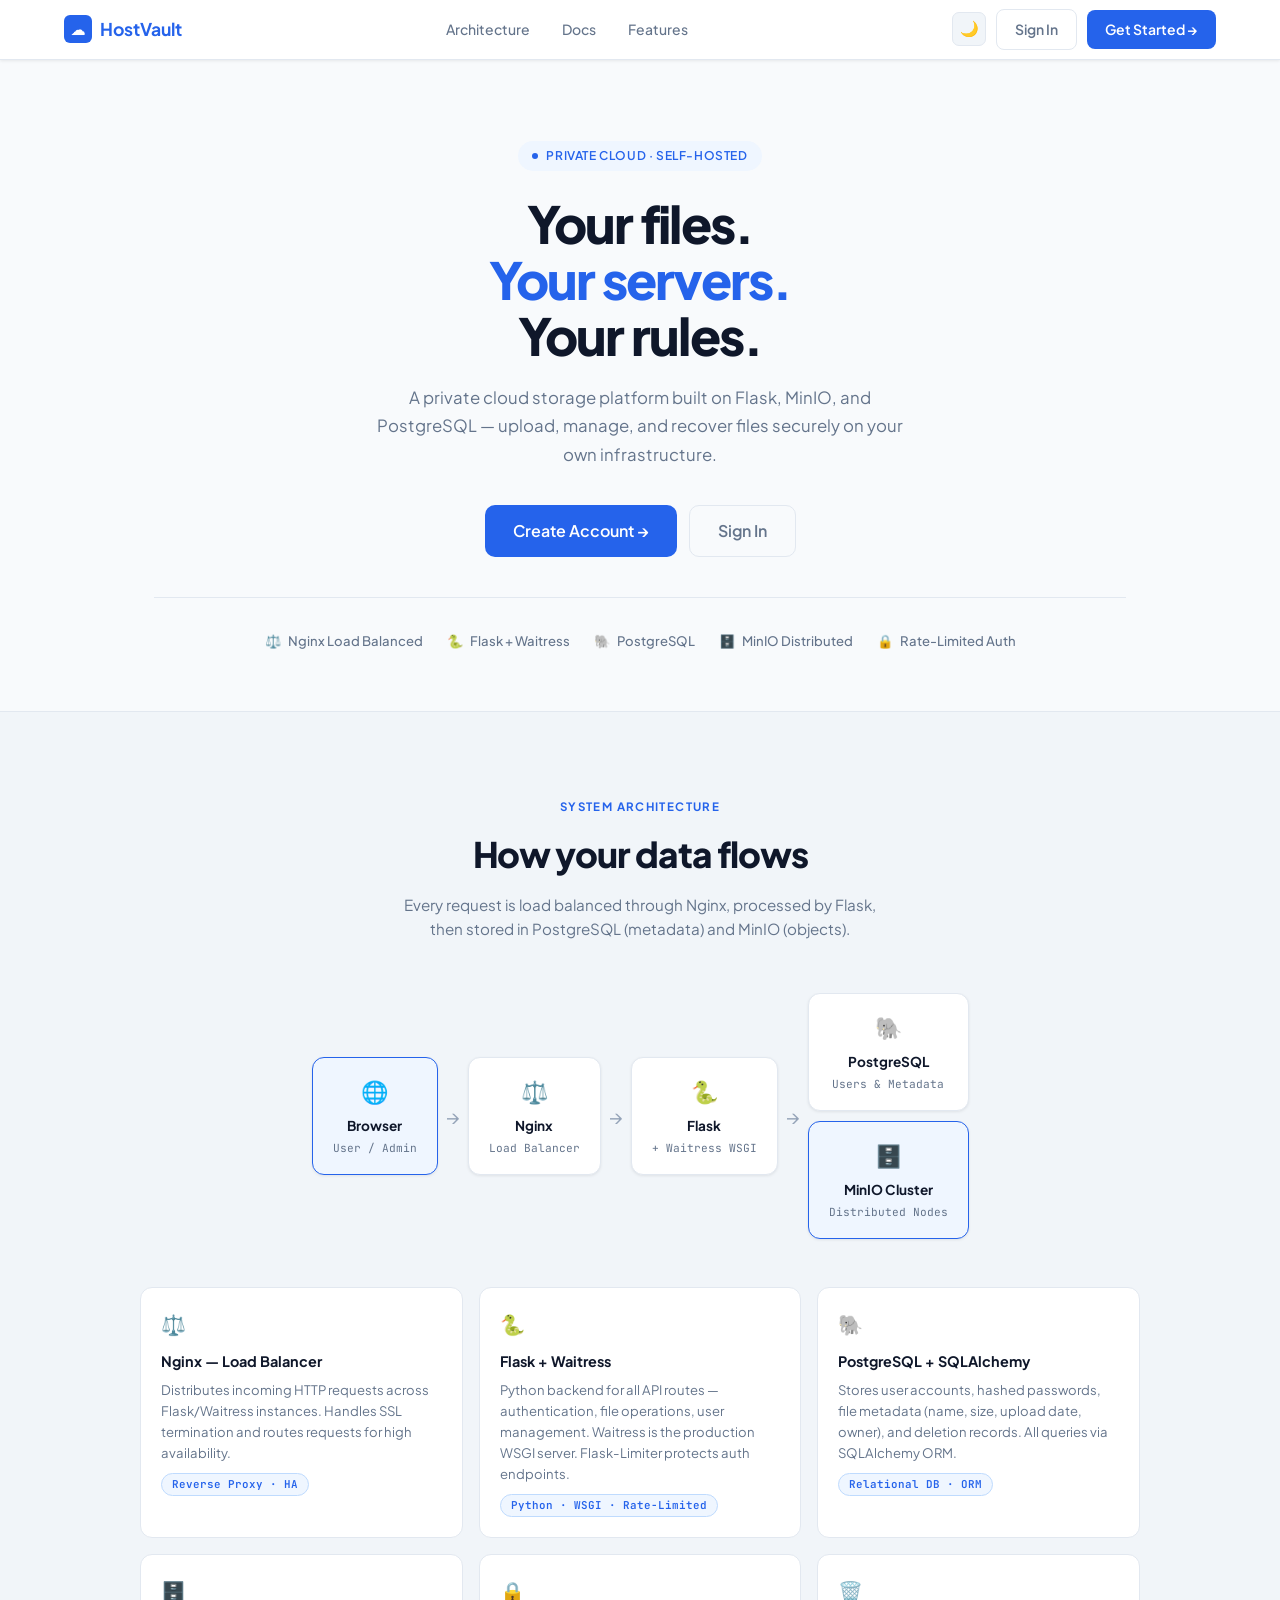
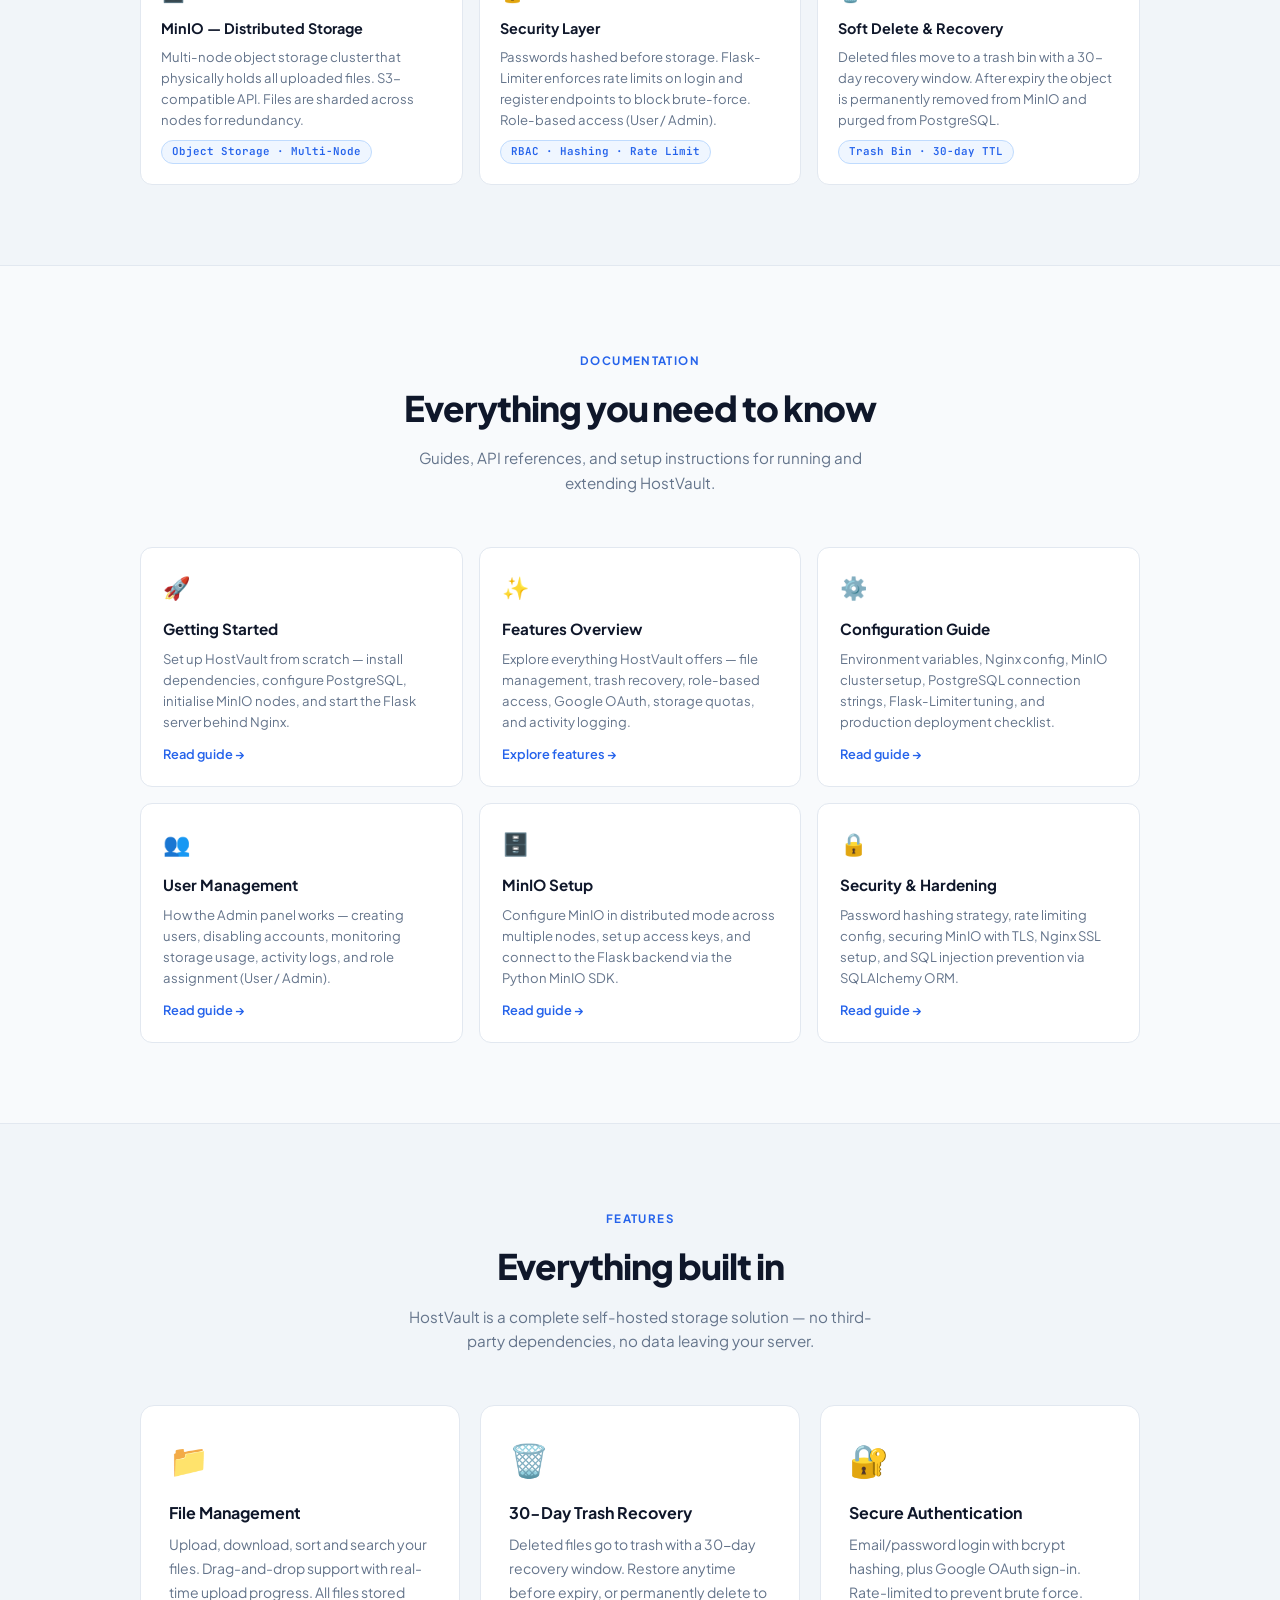
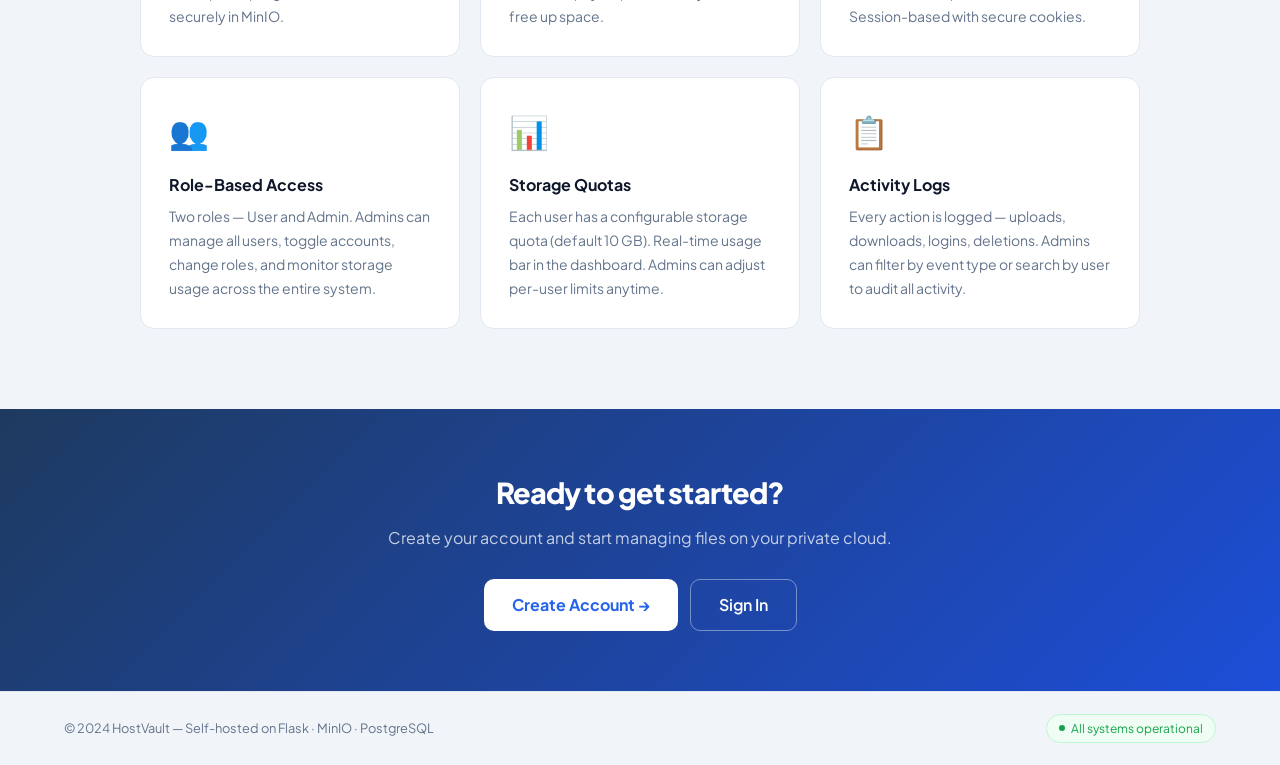
==== frontend/index.html @ 85999c33 "initial commit" ====
<!DOCTYPE html>
<html lang="en">
<head>
<meta charset="UTF-8">
<meta name="viewport" content="width=device-width, initial-scale=1.0">
<title>HostVault — Private Cloud Storage</title>
<link rel="preconnect" href="https://fonts.googleapis.com">
<link href="https://fonts.googleapis.com/css2?family=Plus+Jakarta+Sans:wght@300;400;500;600;700;800&family=JetBrains+Mono:wght@400;500&display=swap" rel="stylesheet">
<style>
:root {
  --bg:#f8fafc;--bg2:#f1f5f9;--surface:#ffffff;--border:#e2e8f0;--border2:#cbd5e1;
  --text:#0f172a;--muted:#64748b;--muted2:#94a3b8;--blue:#2563eb;--blue-light:#eff6ff;
  --blue-mid:#bfdbfe;--green:#16a34a;--shadow:0 1px 3px rgba(0,0,0,0.08);
  --shadow-lg:0 10px 15px rgba(0,0,0,0.08);
}
[data-theme="dark"]{
  --bg:#0b1120;--bg2:#111827;--surface:#1e293b;--border:#334155;--border2:#475569;
  --text:#f1f5f9;--muted:#94a3b8;--muted2:#64748b;--blue-light:#1e3a5f;--blue-mid:#1e40af;
}
*,*::before,*::after{box-sizing:border-box;margin:0;padding:0}
html{scroll-behavior:smooth}
body{font-family:'Plus Jakarta Sans',sans-serif;background:var(--bg);color:var(--text);line-height:1.6;transition:background .3s,color .3s}
nav{position:sticky;top:0;z-index:50;background:var(--surface);border-bottom:1px solid var(--border);padding:0 5%;height:60px;display:flex;align-items:center;justify-content:space-between;box-shadow:var(--shadow)}
.logo{display:flex;align-items:center;gap:8px;font-weight:700;font-size:1.1rem;color:var(--blue);text-decoration:none}
.logo-mark{width:28px;height:28px;background:var(--blue);border-radius:6px;display:flex;align-items:center;justify-content:center;color:#fff;font-size:14px}
.nav-links{display:flex;gap:4px}
.nav-links a{padding:6px 14px;border-radius:6px;font-size:.875rem;color:var(--muted);text-decoration:none;transition:all .15s;font-weight:500}
.nav-links a:hover{color:var(--text);background:var(--bg2)}
.nav-right{display:flex;align-items:center;gap:10px}
.btn{display:inline-flex;align-items:center;gap:7px;padding:8px 18px;border-radius:8px;font-size:.875rem;font-weight:600;font-family:'Plus Jakarta Sans',sans-serif;cursor:pointer;border:none;text-decoration:none;transition:all .15s}
.btn-ghost{background:transparent;color:var(--muted);border:1px solid var(--border)}
.btn-ghost:hover{color:var(--text);border-color:var(--border2);background:var(--bg2)}
.btn-primary{background:var(--blue);color:#fff}
.btn-primary:hover{background:#1d4ed8;box-shadow:0 4px 12px rgba(37,99,235,.3)}
.btn-lg{padding:12px 28px;font-size:1rem;border-radius:10px}
.theme-btn{width:34px;height:34px;border-radius:7px;border:1px solid var(--border);background:var(--bg2);cursor:pointer;display:flex;align-items:center;justify-content:center;font-size:15px}
/* HERO */
.hero{padding:80px 5% 60px;max-width:1100px;margin:0 auto;text-align:center}
.hero-badge{display:inline-flex;align-items:center;gap:8px;padding:5px 14px;border-radius:100px;background:var(--blue-light);color:var(--blue);font-size:.75rem;font-weight:600;letter-spacing:.05em;text-transform:uppercase;margin-bottom:24px}
.hero-badge::before{content:'';width:6px;height:6px;background:var(--blue);border-radius:50%;animation:blink 1.5s ease-in-out infinite}
@keyframes blink{0%,100%{opacity:1}50%{opacity:.3}}
h1{font-size:clamp(2.2rem,4vw,3.4rem);font-weight:800;letter-spacing:-.035em;line-height:1.1;margin-bottom:20px}
h1 em{font-style:normal;color:var(--blue)}
.hero-sub{font-size:1.05rem;color:var(--muted);max-width:560px;margin:0 auto 36px;line-height:1.7}
.hero-actions{display:flex;gap:12px;justify-content:center;flex-wrap:wrap}
.hero-trust{display:flex;gap:24px;justify-content:center;flex-wrap:wrap;margin-top:40px;padding-top:32px;border-top:1px solid var(--border)}
.trust-chip{display:flex;align-items:center;gap:7px;font-size:.82rem;color:var(--muted);font-weight:500}
/* SECTION */
.section{padding:80px 5%}
.section-inner{max-width:1000px;margin:0 auto}
.section-header{text-align:center;margin-bottom:52px}
.section-tag{display:inline-block;font-size:.72rem;font-weight:700;text-transform:uppercase;letter-spacing:.12em;color:var(--blue);margin-bottom:10px}
.section-title{font-size:clamp(1.6rem,3vw,2.2rem);font-weight:800;letter-spacing:-.03em;margin-bottom:10px}
.section-sub{font-size:.95rem;color:var(--muted);max-width:480px;margin:0 auto}
/* ARCH */
.arch-section{background:var(--bg2);border-top:1px solid var(--border);border-bottom:1px solid var(--border)}
.arch-flow-wrap{overflow-x:auto;padding-bottom:8px}
.arch-flow{display:flex;align-items:center;justify-content:center;gap:0;min-width:620px}
.arch-box{background:var(--surface);border:1px solid var(--border);border-radius:12px;padding:16px 20px;text-align:center;box-shadow:var(--shadow);min-width:110px;transition:box-shadow .2s,transform .2s}
.arch-box:hover{box-shadow:var(--shadow-lg);transform:translateY(-2px)}
.arch-box.hl{border-color:var(--blue);background:var(--blue-light)}
.arch-box-icon{font-size:22px;margin-bottom:6px}
.arch-box-title{font-size:.85rem;font-weight:700;color:var(--text)}
.arch-box-sub{font-size:.7rem;color:var(--muted);margin-top:3px;font-family:'JetBrains Mono',monospace}
.arch-arrow{padding:0 8px;color:var(--muted2);font-size:1.2rem;flex-shrink:0}
.arch-storage{display:flex;flex-direction:column;gap:10px}
.arch-details{display:grid;grid-template-columns:repeat(3,1fr);gap:16px;margin-top:40px}
.arch-dc{background:var(--surface);border:1px solid var(--border);border-radius:12px;padding:20px}
.arch-dc-icon{font-size:20px;margin-bottom:10px}
.arch-dc-title{font-size:.9rem;font-weight:700;color:var(--text);margin-bottom:6px}
.arch-dc-desc{font-size:.82rem;color:var(--muted);line-height:1.6}
.arch-dc-tag{display:inline-block;margin-top:10px;padding:2px 10px;border-radius:100px;font-size:.68rem;font-weight:600;background:var(--blue-light);color:var(--blue);border:1px solid var(--blue-mid);font-family:'JetBrains Mono',monospace}
/* DOCS */
.docs-grid{display:grid;grid-template-columns:repeat(3,1fr);gap:16px}
.doc-card{background:var(--surface);border:1px solid var(--border);border-radius:12px;padding:22px;text-decoration:none;transition:all .2s;display:flex;flex-direction:column}
.doc-card:hover{box-shadow:var(--shadow-lg);transform:translateY(-2px);border-color:var(--blue-mid)}
.doc-icon{font-size:22px;margin-bottom:12px}
.doc-title{font-size:.95rem;font-weight:700;color:var(--text);margin-bottom:6px}
.doc-desc{font-size:.82rem;color:var(--muted);line-height:1.6;flex:1}
.doc-link{font-size:.8rem;color:var(--blue);font-weight:600;margin-top:12px}
/* API */
.api-block{background:#0d1b2e;border:1px solid #334155;border-radius:12px;overflow:hidden;margin-top:32px}
.api-bar{background:rgba(255,255,255,.04);padding:10px 16px;border-bottom:1px solid #334155;display:flex;align-items:center;gap:8px}
.api-dot{width:9px;height:9px;border-radius:50%}
.api-tab{font-size:.72rem;color:#64748b;background:rgba(255,255,255,.04);padding:3px 12px;border-radius:5px;border:1px solid #334155;font-family:'JetBrains Mono',monospace}
.api-body{padding:20px 24px;font-family:'JetBrains Mono',monospace;font-size:.78rem;line-height:2}
.cc{color:#475569}.cm{color:#34d399;font-weight:600}.cp{color:#93c5fd}.ck{color:#c084fc}.cs{color:#86efac}.cq{color:#64748b}
/* CTA */
.cta-bar{padding:60px 5%;text-align:center;background:linear-gradient(135deg,#1e3a5f,#1d4ed8)}
.cta-bar h2{font-size:1.8rem;font-weight:800;color:#fff;letter-spacing:-.03em;margin-bottom:10px}
.cta-bar p{color:rgba(255,255,255,.75);margin-bottom:28px}
.btn-white{background:#fff;color:var(--blue);font-weight:700}
.btn-white:hover{background:#f0f9ff;box-shadow:0 4px 14px rgba(0,0,0,.2)}
.btn-ow{background:transparent;color:#fff;border:1px solid rgba(255,255,255,.4)}
.btn-ow:hover{background:rgba(255,255,255,.1)}
footer{background:var(--bg2);border-top:1px solid var(--border);padding:22px 5%;display:flex;justify-content:space-between;align-items:center;flex-wrap:wrap;gap:10px}
footer p{font-size:.8rem;color:var(--muted)}
.status-pill{display:flex;align-items:center;gap:6px;font-size:.75rem;color:var(--green);background:#f0fdf4;border:1px solid #bbf7d0;padding:4px 12px;border-radius:100px}
.sd{width:6px;height:6px;border-radius:50%;background:var(--green);animation:blink 2s ease-in-out infinite}
@media(max-width:768px){.nav-links{display:none}.arch-details{grid-template-columns:1fr}.docs-grid{grid-template-columns:1fr 1fr}}
@media(max-width:500px){.docs-grid{grid-template-columns:1fr}}
</style>
</head>
<body>
<nav>
  <a href="index.html" class="logo"><div class="logo-mark">☁</div>HostVault</a>
  <div class="nav-links">
    <a href="#architecture">Architecture</a>
    <a href="#docs">Docs</a>
    <a href="#features">Features</a>
  </div>
  <div class="nav-right">
    <button class="theme-btn" onclick="toggleTheme()">🌙</button>
    <a href="login.html" class="btn btn-ghost">Sign In</a>
    <a href="register.html" class="btn btn-primary">Get Started →</a>
  </div>
</nav>

<section class="hero">
  <div class="hero-badge">Private Cloud · Self-Hosted</div>
  <h1>Your files.<br><em>Your servers.</em><br>Your rules.</h1>
  <p class="hero-sub">A private cloud storage platform built on Flask, MinIO, and PostgreSQL — upload, manage, and recover files securely on your own infrastructure.</p>
  <div class="hero-actions">
    <a href="register.html" class="btn btn-primary btn-lg">Create Account →</a>
    <a href="login.html" class="btn btn-ghost btn-lg">Sign In</a>
  </div>
  <div class="hero-trust">
    <div class="trust-chip"><span>⚖️</span> Nginx Load Balanced</div>
    <div class="trust-chip"><span>🐍</span> Flask + Waitress</div>
    <div class="trust-chip"><span>🐘</span> PostgreSQL</div>
    <div class="trust-chip"><span>🗄️</span> MinIO Distributed</div>
    <div class="trust-chip"><span>🔒</span> Rate-Limited Auth</div>
  </div>
</section>

<section class="section arch-section" id="architecture">
  <div class="section-inner">
    <div class="section-header">
      <div class="section-tag">System Architecture</div>
      <h2 class="section-title">How your data flows</h2>
      <p class="section-sub">Every request is load balanced through Nginx, processed by Flask, then stored in PostgreSQL (metadata) and MinIO (objects).</p>
    </div>
    <div class="arch-flow-wrap">
      <div class="arch-flow">
        <div class="arch-box hl">
          <div class="arch-box-icon">🌐</div>
          <div class="arch-box-title">Browser</div>
          <div class="arch-box-sub">User / Admin</div>
        </div>
        <div class="arch-arrow">→</div>
        <div class="arch-box">
          <div class="arch-box-icon">⚖️</div>
          <div class="arch-box-title">Nginx</div>
          <div class="arch-box-sub">Load Balancer</div>
        </div>
        <div class="arch-arrow">→</div>
        <div class="arch-box">
          <div class="arch-box-icon">🐍</div>
          <div class="arch-box-title">Flask</div>
          <div class="arch-box-sub">+ Waitress WSGI</div>
        </div>
        <div class="arch-arrow">→</div>
        <div class="arch-storage">
          <div class="arch-box">
            <div class="arch-box-icon">🐘</div>
            <div class="arch-box-title">PostgreSQL</div>
            <div class="arch-box-sub">Users & Metadata</div>
          </div>
          <div class="arch-box hl">
            <div class="arch-box-icon">🗄️</div>
            <div class="arch-box-title">MinIO Cluster</div>
            <div class="arch-box-sub">Distributed Nodes</div>
          </div>
        </div>
      </div>
    </div>
    <div class="arch-details">
      <div class="arch-dc"><div class="arch-dc-icon">⚖️</div><div class="arch-dc-title">Nginx — Load Balancer</div><p class="arch-dc-desc">Distributes incoming HTTP requests across Flask/Waitress instances. Handles SSL termination and routes requests for high availability.</p><div class="arch-dc-tag">Reverse Proxy · HA</div></div>
      <div class="arch-dc"><div class="arch-dc-icon">🐍</div><div class="arch-dc-title">Flask + Waitress</div><p class="arch-dc-desc">Python backend for all API routes — authentication, file operations, user management. Waitress is the production WSGI server. Flask-Limiter protects auth endpoints.</p><div class="arch-dc-tag">Python · WSGI · Rate-Limited</div></div>
      <div class="arch-dc"><div class="arch-dc-icon">🐘</div><div class="arch-dc-title">PostgreSQL + SQLAlchemy</div><p class="arch-dc-desc">Stores user accounts, hashed passwords, file metadata (name, size, upload date, owner), and deletion records. All queries via SQLAlchemy ORM.</p><div class="arch-dc-tag">Relational DB · ORM</div></div>
      <div class="arch-dc"><div class="arch-dc-icon">🗄️</div><div class="arch-dc-title">MinIO — Distributed Storage</div><p class="arch-dc-desc">Multi-node object storage cluster that physically holds all uploaded files. S3-compatible API. Files are sharded across nodes for redundancy.</p><div class="arch-dc-tag">Object Storage · Multi-Node</div></div>
      <div class="arch-dc"><div class="arch-dc-icon">🔒</div><div class="arch-dc-title">Security Layer</div><p class="arch-dc-desc">Passwords hashed before storage. Flask-Limiter enforces rate limits on login and register endpoints to block brute-force. Role-based access (User / Admin).</p><div class="arch-dc-tag">RBAC · Hashing · Rate Limit</div></div>
      <div class="arch-dc"><div class="arch-dc-icon">🗑️</div><div class="arch-dc-title">Soft Delete & Recovery</div><p class="arch-dc-desc">Deleted files move to a trash bin with a 30-day recovery window. After expiry the object is permanently removed from MinIO and purged from PostgreSQL.</p><div class="arch-dc-tag">Trash Bin · 30-day TTL</div></div>
    </div>
  </div>
</section>

<section class="section" id="docs">
  <div class="section-inner">
    <div class="section-header">
      <div class="section-tag">Documentation</div>
      <h2 class="section-title">Everything you need to know</h2>
      <p class="section-sub">Guides, API references, and setup instructions for running and extending HostVault.</p>
    </div>
    <div class="docs-grid">
      <a href="#" class="doc-card"><div class="doc-icon">🚀</div><div class="doc-title">Getting Started</div><p class="doc-desc">Set up HostVault from scratch — install dependencies, configure PostgreSQL, initialise MinIO nodes, and start the Flask server behind Nginx.</p><div class="doc-link">Read guide →</div></a>
      <a href="#features" class="doc-card"><div class="doc-icon">✨</div><div class="doc-title">Features Overview</div><p class="doc-desc">Explore everything HostVault offers — file management, trash recovery, role-based access, Google OAuth, storage quotas, and activity logging.</p><div class="doc-link">Explore features →</div></a>
      <a href="#" class="doc-card"><div class="doc-icon">⚙️</div><div class="doc-title">Configuration Guide</div><p class="doc-desc">Environment variables, Nginx config, MinIO cluster setup, PostgreSQL connection strings, Flask-Limiter tuning, and production deployment checklist.</p><div class="doc-link">Read guide →</div></a>
      <a href="#" class="doc-card"><div class="doc-icon">👥</div><div class="doc-title">User Management</div><p class="doc-desc">How the Admin panel works — creating users, disabling accounts, monitoring storage usage, activity logs, and role assignment (User / Admin).</p><div class="doc-link">Read guide →</div></a>
      <a href="#" class="doc-card"><div class="doc-icon">🗄️</div><div class="doc-title">MinIO Setup</div><p class="doc-desc">Configure MinIO in distributed mode across multiple nodes, set up access keys, and connect to the Flask backend via the Python MinIO SDK.</p><div class="doc-link">Read guide →</div></a>
      <a href="#" class="doc-card"><div class="doc-icon">🔒</div><div class="doc-title">Security & Hardening</div><p class="doc-desc">Password hashing strategy, rate limiting config, securing MinIO with TLS, Nginx SSL setup, and SQL injection prevention via SQLAlchemy ORM.</p><div class="doc-link">Read guide →</div></a>
    </div>
  </div>
</section>

<section class="section" id="features" style="background:var(--bg2);border-top:1px solid var(--border)">
  <div class="section-inner">
    <div class="section-header">
      <div class="section-tag">Features</div>
      <h2 class="section-title">Everything built in</h2>
      <p class="section-sub">HostVault is a complete self-hosted storage solution — no third-party dependencies, no data leaving your server.</p>
    </div>
    <div style="display:grid;grid-template-columns:repeat(auto-fit,minmax(280px,1fr));gap:20px;margin-top:8px">
      <div style="background:var(--surface);border:1px solid var(--border);border-radius:14px;padding:28px">
        <div style="font-size:2rem;margin-bottom:14px">📁</div>
        <div style="font-weight:700;font-size:1rem;margin-bottom:8px">File Management</div>
        <p style="font-size:.875rem;color:var(--muted);line-height:1.7">Upload, download, sort and search your files. Drag-and-drop support with real-time upload progress. All files stored securely in MinIO.</p>
      </div>
      <div style="background:var(--surface);border:1px solid var(--border);border-radius:14px;padding:28px">
        <div style="font-size:2rem;margin-bottom:14px">🗑️</div>
        <div style="font-weight:700;font-size:1rem;margin-bottom:8px">30-Day Trash Recovery</div>
        <p style="font-size:.875rem;color:var(--muted);line-height:1.7">Deleted files go to trash with a 30-day recovery window. Restore anytime before expiry, or permanently delete to free up space.</p>
      </div>
      <div style="background:var(--surface);border:1px solid var(--border);border-radius:14px;padding:28px">
        <div style="font-size:2rem;margin-bottom:14px">🔐</div>
        <div style="font-weight:700;font-size:1rem;margin-bottom:8px">Secure Authentication</div>
        <p style="font-size:.875rem;color:var(--muted);line-height:1.7">Email/password login with bcrypt hashing, plus Google OAuth sign-in. Rate-limited to prevent brute force. Session-based with secure cookies.</p>
      </div>
      <div style="background:var(--surface);border:1px solid var(--border);border-radius:14px;padding:28px">
        <div style="font-size:2rem;margin-bottom:14px">👥</div>
        <div style="font-weight:700;font-size:1rem;margin-bottom:8px">Role-Based Access</div>
        <p style="font-size:.875rem;color:var(--muted);line-height:1.7">Two roles — User and Admin. Admins can manage all users, toggle accounts, change roles, and monitor storage usage across the entire system.</p>
      </div>
      <div style="background:var(--surface);border:1px solid var(--border);border-radius:14px;padding:28px">
        <div style="font-size:2rem;margin-bottom:14px">📊</div>
        <div style="font-weight:700;font-size:1rem;margin-bottom:8px">Storage Quotas</div>
        <p style="font-size:.875rem;color:var(--muted);line-height:1.7">Each user has a configurable storage quota (default 10 GB). Real-time usage bar in the dashboard. Admins can adjust per-user limits anytime.</p>
      </div>
      <div style="background:var(--surface);border:1px solid var(--border);border-radius:14px;padding:28px">
        <div style="font-size:2rem;margin-bottom:14px">📋</div>
        <div style="font-weight:700;font-size:1rem;margin-bottom:8px">Activity Logs</div>
        <p style="font-size:.875rem;color:var(--muted);line-height:1.7">Every action is logged — uploads, downloads, logins, deletions. Admins can filter by event type or search by user to audit all activity.</p>
      </div>
    </div>
  </div>
</section>

<div class="cta-bar">
  <h2>Ready to get started?</h2>
  <p>Create your account and start managing files on your private cloud.</p>
  <div style="display:flex;gap:12px;justify-content:center;flex-wrap:wrap">
    <a href="register.html" class="btn btn-white btn-lg">Create Account →</a>
    <a href="login.html" class="btn btn-ow btn-lg">Sign In</a>
  </div>
</div>

<footer>
  <p>© 2024 HostVault — Self-hosted on Flask · MinIO · PostgreSQL</p>
  <div class="status-pill"><div class="sd"></div>All systems operational</div>
</footer>

<script>
function toggleTheme(){const h=document.documentElement,d=h.getAttribute('data-theme')==='dark';h.setAttribute('data-theme',d?'light':'dark');document.querySelector('.theme-btn').textContent=d?'🌙':'☀️';localStorage.setItem('theme',d?'light':'dark')}
const sv=localStorage.getItem('theme')||'light';document.documentElement.setAttribute('data-theme',sv);document.querySelector('.theme-btn').textContent=sv==='dark'?'☀️':'🌙';
</script>
</body>
</html>
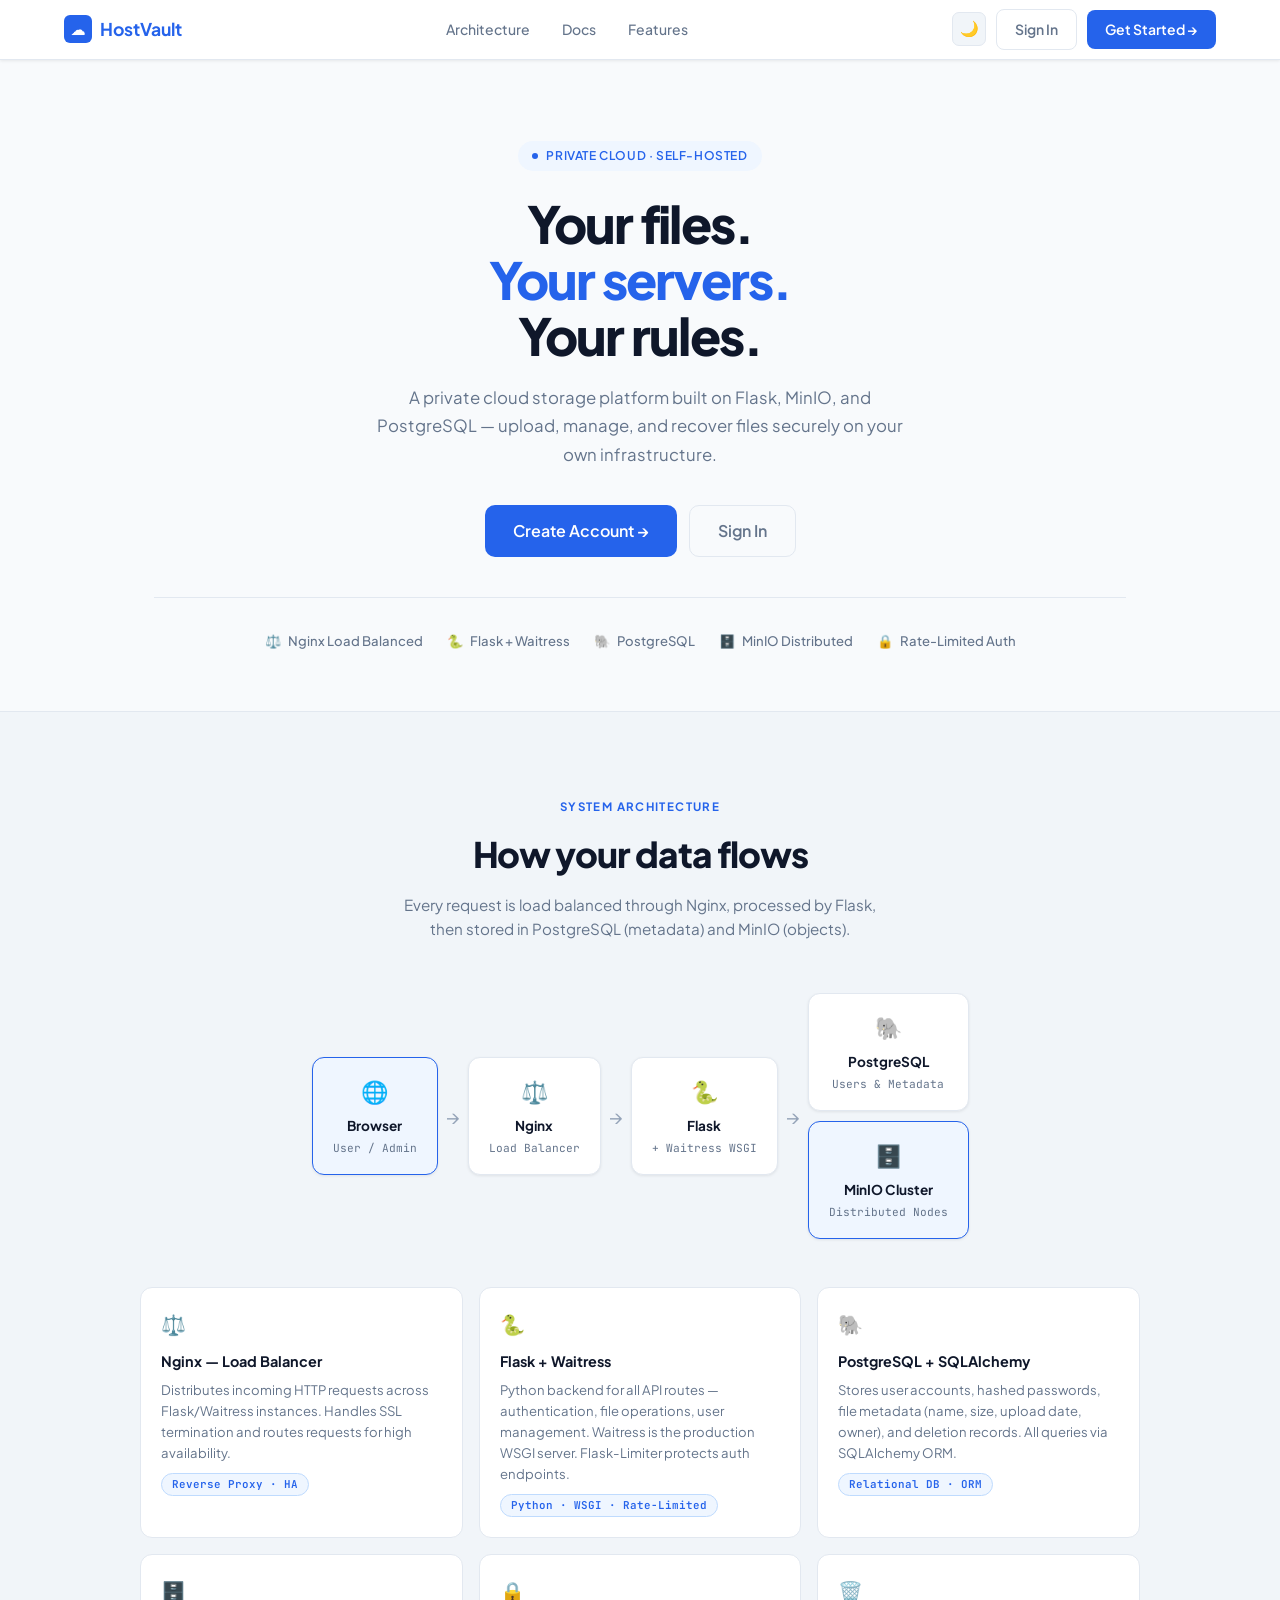
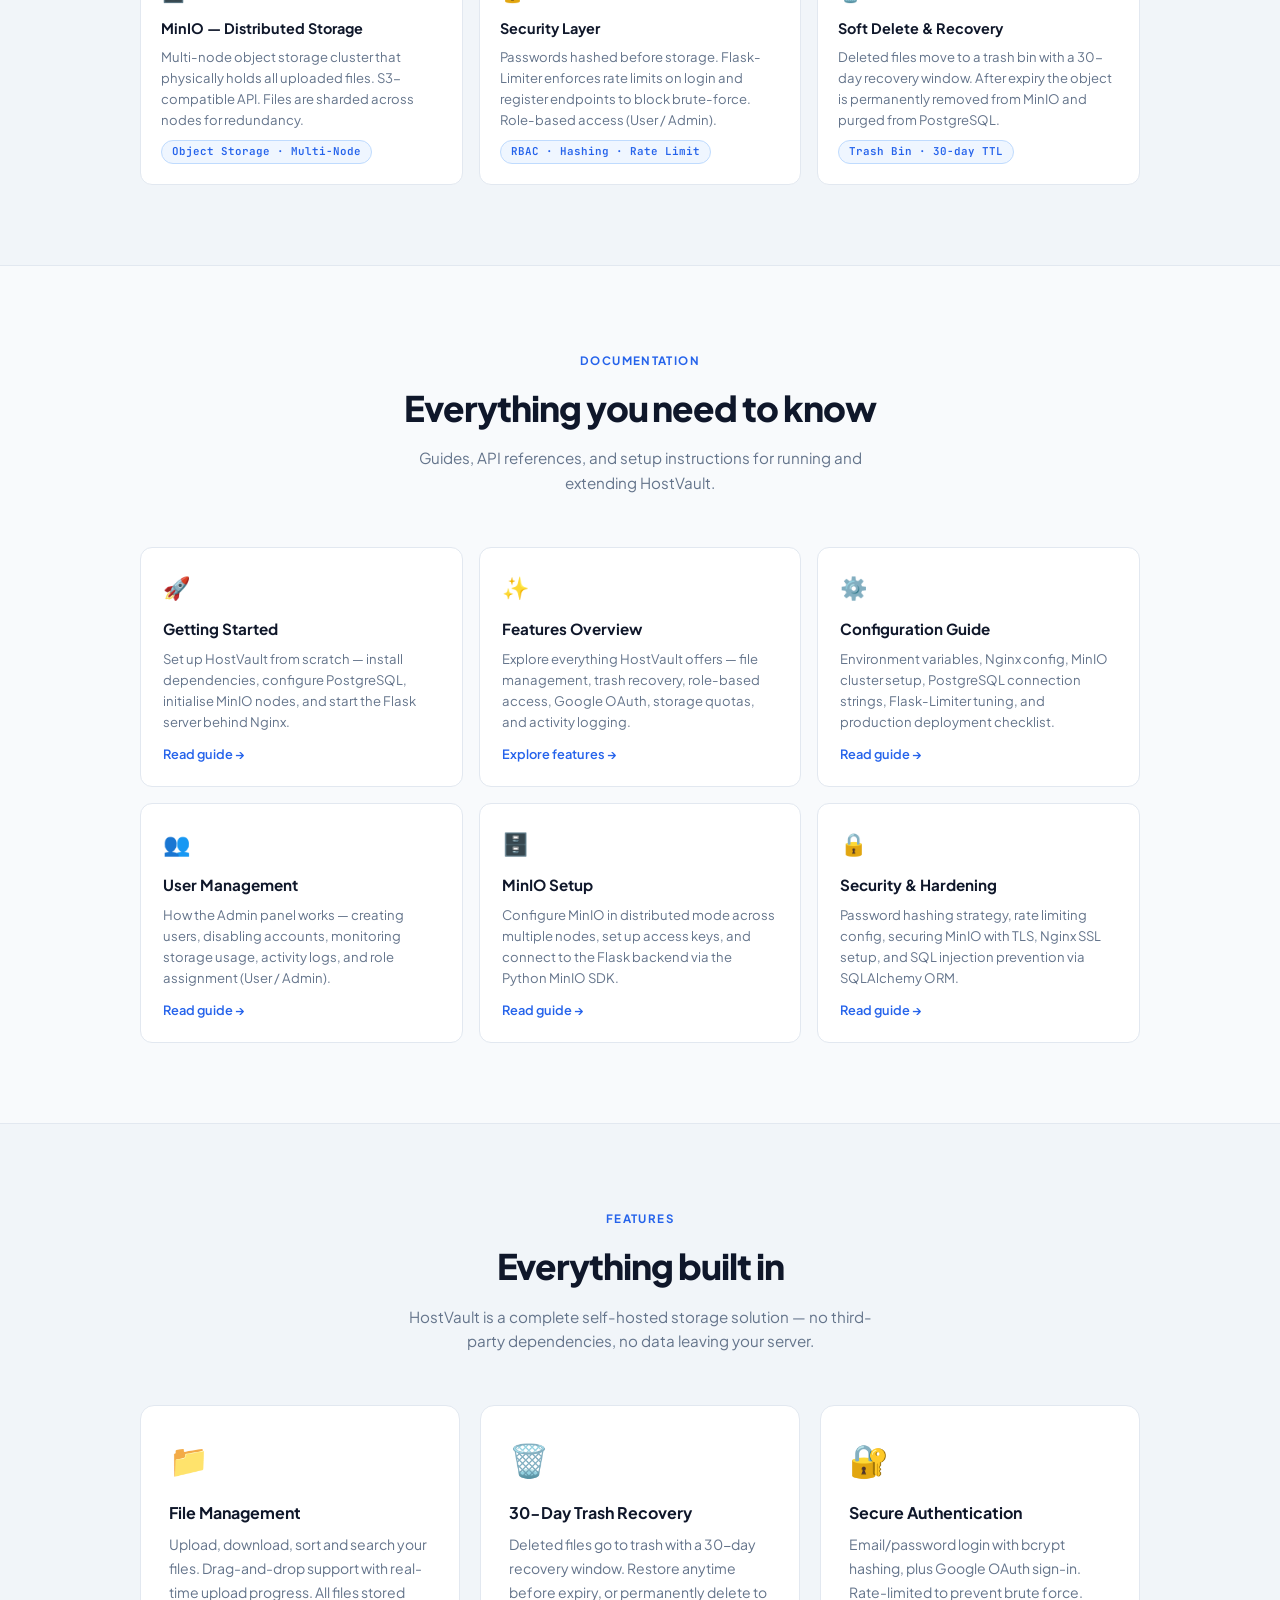
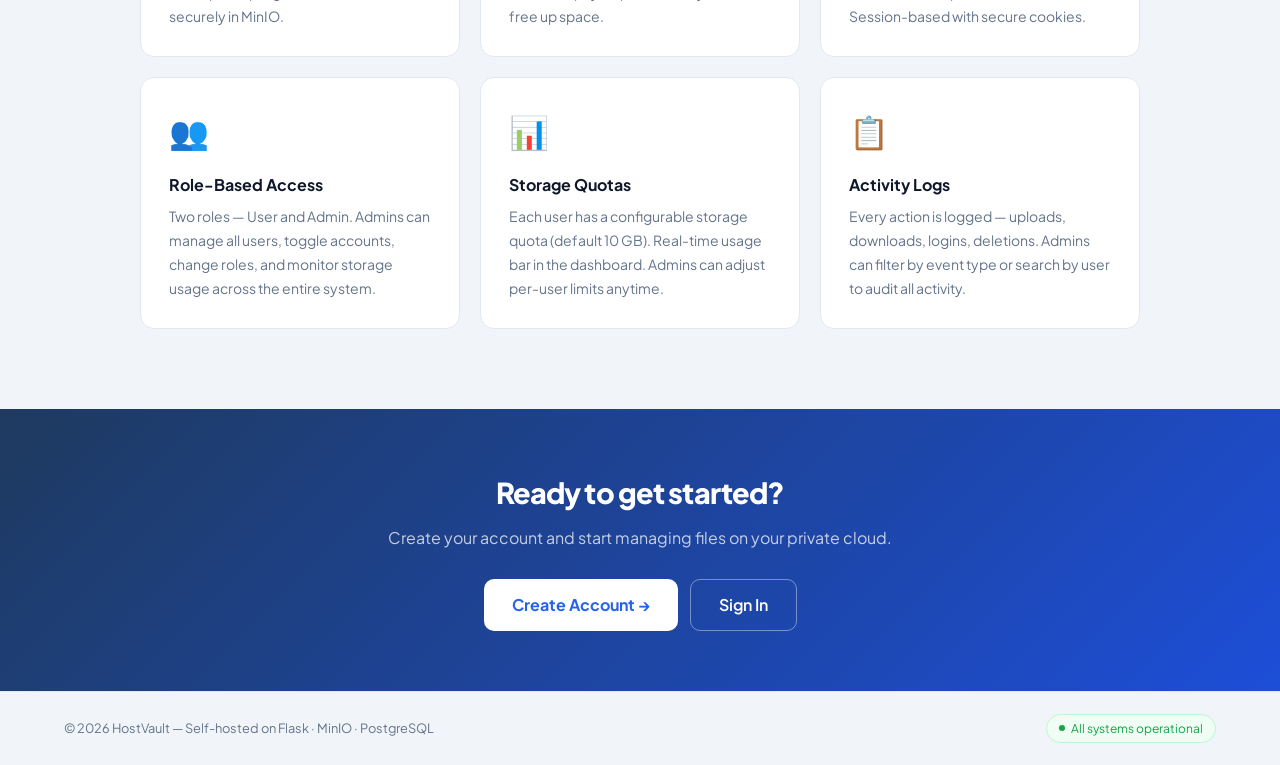
==== commit 4944e5f4: "feat: synchronize local upgrades for admin portal and security" ====
--- a/frontend/index.html
+++ b/frontend/index.html
@@ -255,7 +255,7 @@
 </div>
 
 <footer>
-  <p>© 2024 HostVault — Self-hosted on Flask · MinIO · PostgreSQL</p>
+  <p>© 2026 HostVault — Self-hosted on Flask · MinIO · PostgreSQL</p>
   <div class="status-pill"><div class="sd"></div>All systems operational</div>
 </footer>
 
